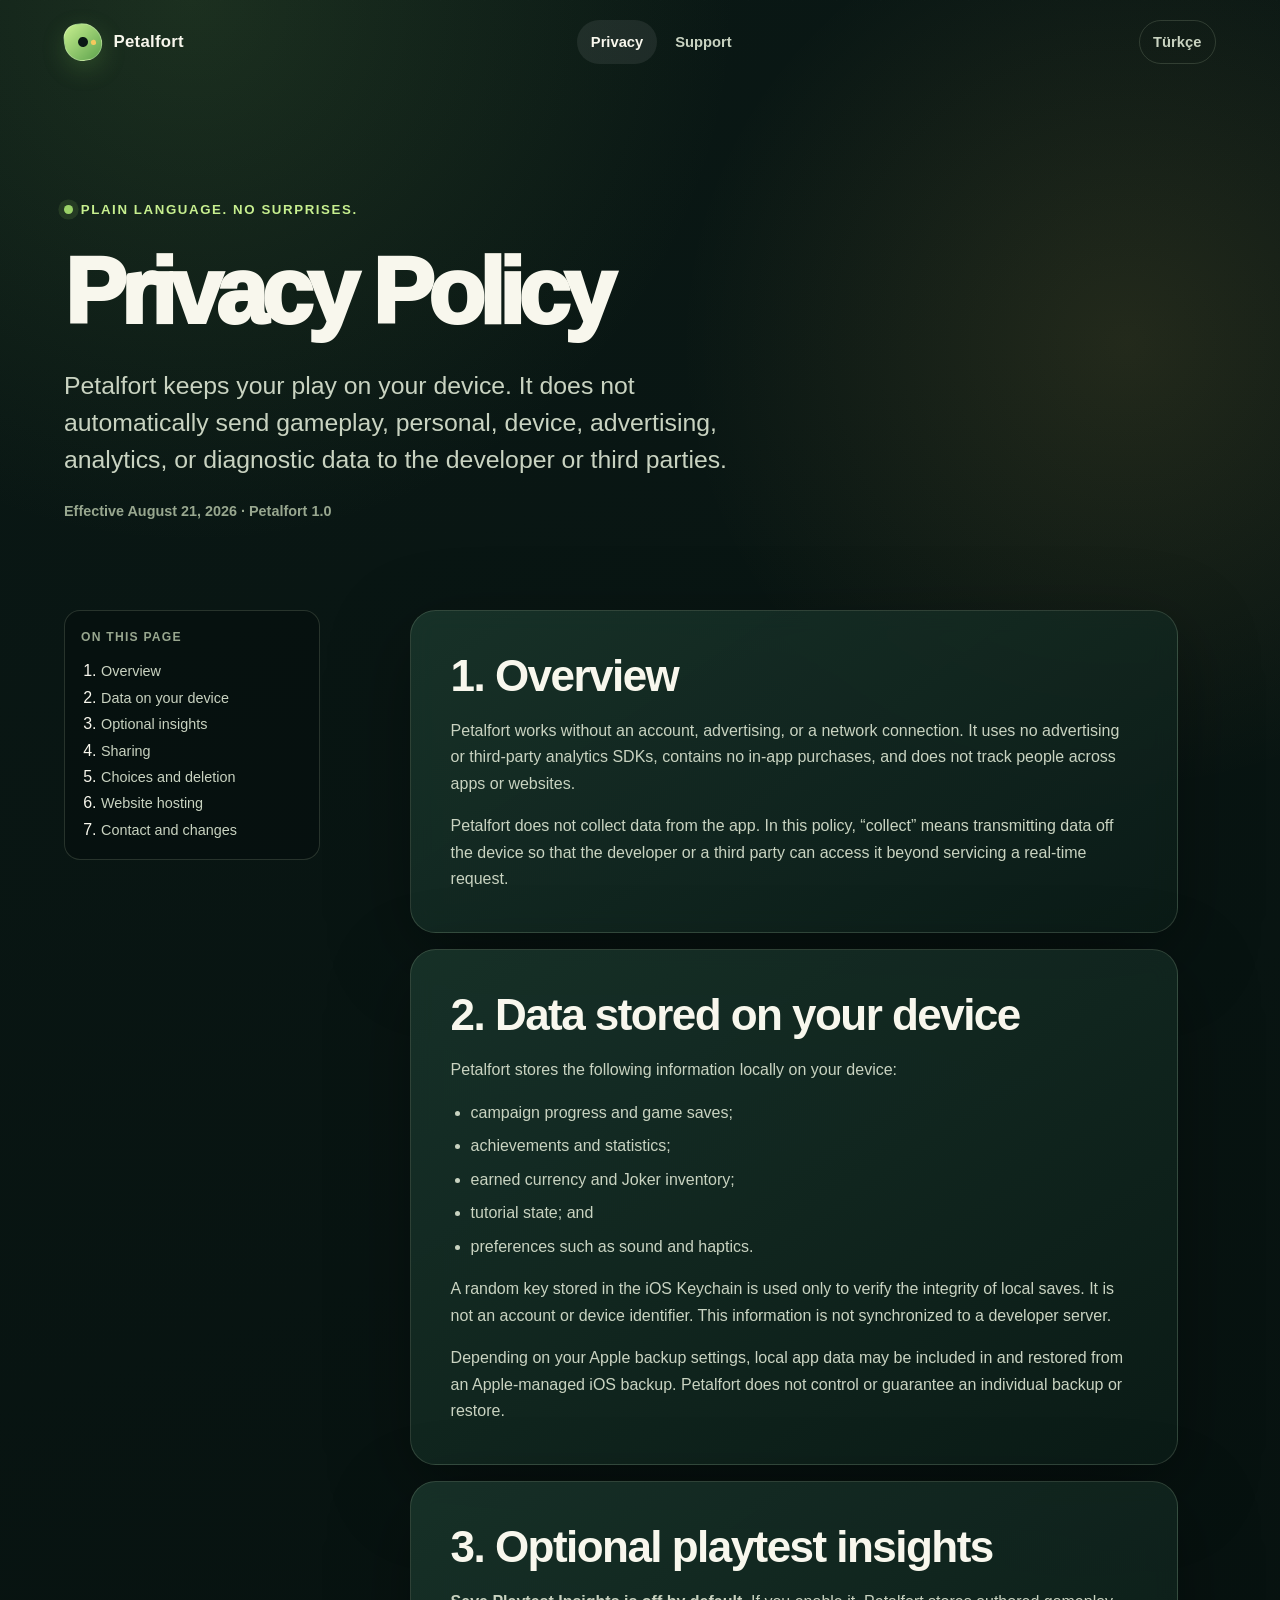
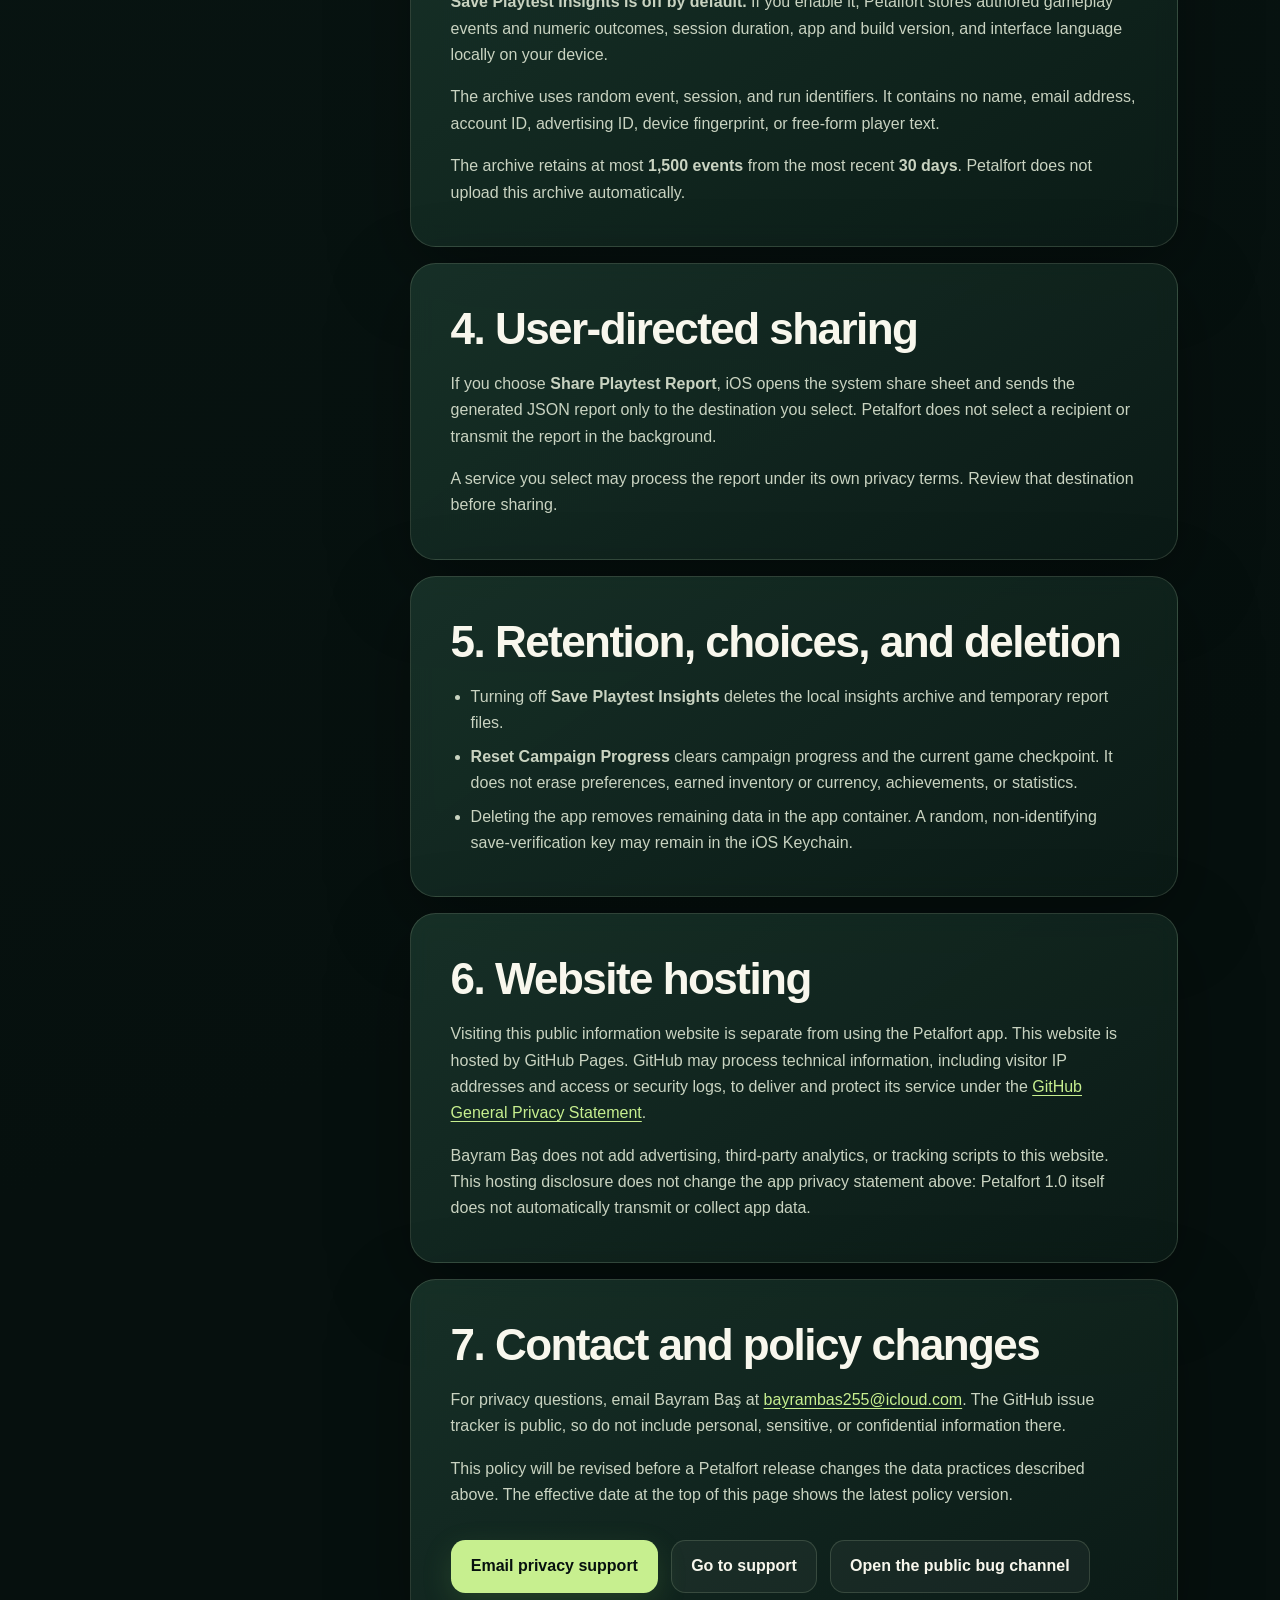
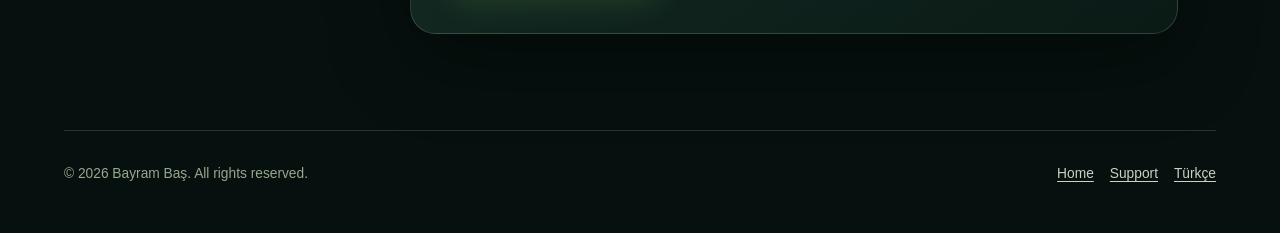
==== privacy/index.html @ be767fab "Publish Petalfort support and privacy site" ====
<!doctype html>
<html lang="en">
<head>
  <meta charset="utf-8">
  <meta name="viewport" content="width=device-width, initial-scale=1">
  <meta name="description" content="Petalfort privacy policy: no account, ads, tracking, third-party analytics, or automatic data collection. Learn what stays locally on your device.">
  <meta name="theme-color" content="#0a1815">
  <meta name="robots" content="index,follow">
  <meta http-equiv="Content-Security-Policy" content="default-src 'none'; style-src 'self'; img-src 'self' data:; base-uri 'none'; form-action 'none'; frame-ancestors 'none'">
  <title>Privacy Policy — Petalfort</title>
  <link rel="canonical" href="https://bayrambas255.github.io/petalfort/privacy/">
  <link rel="alternate" hreflang="en" href="https://bayrambas255.github.io/petalfort/privacy/">
  <link rel="alternate" hreflang="tr" href="https://bayrambas255.github.io/petalfort/privacy/tr/">
  <link rel="alternate" hreflang="x-default" href="https://bayrambas255.github.io/petalfort/privacy/">
  <link rel="stylesheet" href="../assets/styles.css">
  <link rel="icon" href="../favicon.svg" type="image/svg+xml">
  <meta property="og:type" content="article">
  <meta property="og:site_name" content="Petalfort">
  <meta property="og:title" content="Privacy Policy — Petalfort">
  <meta property="og:description" content="Clear, local-first privacy information for Petalfort players.">
  <meta property="og:url" content="https://bayrambas255.github.io/petalfort/privacy/">
  <meta property="og:locale" content="en_US">
  <meta property="og:locale:alternate" content="tr_TR">
</head>
<body>
  <a class="skip-link" href="#main-content">Skip to main content</a>
  <header class="site-header">
    <a class="brand" href="../" aria-label="Petalfort home">
      <span class="brand-mark" aria-hidden="true"></span>
      <span>Petalfort</span>
    </a>
    <nav aria-label="Primary navigation">
      <ul class="site-nav">
        <li><a href="./" aria-current="page">Privacy</a></li>
        <li><a href="../support/">Support</a></li>
      </ul>
    </nav>
    <a class="language-link" href="tr/" lang="tr" hreflang="tr">Türkçe</a>
  </header>

  <main id="main-content">
    <header class="page-hero">
      <p class="eyebrow">Plain language. No surprises.</p>
      <h1>Privacy Policy</h1>
      <p class="page-lede">Petalfort keeps your play on your device. It does not automatically send gameplay, personal, device, advertising, analytics, or diagnostic data to the developer or third parties.</p>
      <p class="meta-line">Effective August 21, 2026 · Petalfort 1.0</p>
    </header>

    <div class="reading-layout">
      <nav class="contents" aria-label="Privacy policy contents">
        <p>On this page</p>
        <ol>
          <li><a href="#overview">Overview</a></li>
          <li><a href="#local-data">Data on your device</a></li>
          <li><a href="#insights">Optional insights</a></li>
          <li><a href="#sharing">Sharing</a></li>
          <li><a href="#choices">Choices and deletion</a></li>
          <li><a href="#website">Website hosting</a></li>
          <li><a href="#contact">Contact and changes</a></li>
        </ol>
      </nav>

      <article class="prose">
        <section class="prose-card" id="overview">
          <h2>1. Overview</h2>
          <p>Petalfort works without an account, advertising, or a network connection. It uses no advertising or third-party analytics SDKs, contains no in-app purchases, and does not track people across apps or websites.</p>
          <p>Petalfort does not collect data from the app. In this policy, “collect” means transmitting data off the device so that the developer or a third party can access it beyond servicing a real-time request.</p>
        </section>

        <section class="prose-card" id="local-data">
          <h2>2. Data stored on your device</h2>
          <p>Petalfort stores the following information locally on your device:</p>
          <ul>
            <li>campaign progress and game saves;</li>
            <li>achievements and statistics;</li>
            <li>earned currency and Joker inventory;</li>
            <li>tutorial state; and</li>
            <li>preferences such as sound and haptics.</li>
          </ul>
          <p>A random key stored in the iOS Keychain is used only to verify the integrity of local saves. It is not an account or device identifier. This information is not synchronized to a developer server.</p>
          <p>Depending on your Apple backup settings, local app data may be included in and restored from an Apple-managed iOS backup. Petalfort does not control or guarantee an individual backup or restore.</p>
        </section>

        <section class="prose-card" id="insights">
          <h2>3. Optional playtest insights</h2>
          <p><strong>Save Playtest Insights is off by default.</strong> If you enable it, Petalfort stores authored gameplay events and numeric outcomes, session duration, app and build version, and interface language locally on your device.</p>
          <p>The archive uses random event, session, and run identifiers. It contains no name, email address, account ID, advertising ID, device fingerprint, or free-form player text.</p>
          <p>The archive retains at most <strong>1,500 events</strong> from the most recent <strong>30 days</strong>. Petalfort does not upload this archive automatically.</p>
        </section>

        <section class="prose-card" id="sharing">
          <h2>4. User-directed sharing</h2>
          <p>If you choose <strong>Share Playtest Report</strong>, iOS opens the system share sheet and sends the generated JSON report only to the destination you select. Petalfort does not select a recipient or transmit the report in the background.</p>
          <p>A service you select may process the report under its own privacy terms. Review that destination before sharing.</p>
        </section>

        <section class="prose-card" id="choices">
          <h2>5. Retention, choices, and deletion</h2>
          <ul>
            <li>Turning off <strong>Save Playtest Insights</strong> deletes the local insights archive and temporary report files.</li>
            <li><strong>Reset Campaign Progress</strong> clears campaign progress and the current game checkpoint. It does not erase preferences, earned inventory or currency, achievements, or statistics.</li>
            <li>Deleting the app removes remaining data in the app container. A random, non-identifying save-verification key may remain in the iOS Keychain.</li>
          </ul>
        </section>

        <section class="prose-card" id="website">
          <h2>6. Website hosting</h2>
          <p>Visiting this public information website is separate from using the Petalfort app. This website is hosted by GitHub Pages. GitHub may process technical information, including visitor IP addresses and access or security logs, to deliver and protect its service under the <a href="https://docs.github.com/en/site-policy/privacy-policies/github-general-privacy-statement">GitHub General Privacy Statement</a>.</p>
          <p>Bayram Baş does not add advertising, third-party analytics, or tracking scripts to this website. This hosting disclosure does not change the app privacy statement above: Petalfort 1.0 itself does not automatically transmit or collect app data.</p>
        </section>

        <section class="prose-card" id="contact">
          <h2>7. Contact and policy changes</h2>
          <p>For privacy questions, email Bayram Baş at <a href="mailto:bayrambas255@icloud.com">bayrambas255@icloud.com</a>. The GitHub issue tracker is public, so do not include personal, sensitive, or confidential information there.</p>
          <p>This policy will be revised before a Petalfort release changes the data practices described above. The effective date at the top of this page shows the latest policy version.</p>
          <div class="hero-actions">
            <a class="button" href="mailto:bayrambas255@icloud.com">Email privacy support</a>
            <a class="button button-secondary" href="../support/">Go to support</a>
            <a class="button button-secondary" href="https://github.com/bayrambas255/petalfort/issues/new/choose">Open the public bug channel</a>
          </div>
        </section>
      </article>
    </div>
  </main>

  <footer class="site-footer">
    <span>© 2026 Bayram Baş. All rights reserved.</span>
    <ul class="footer-links">
      <li><a href="../">Home</a></li>
      <li><a href="../support/">Support</a></li>
      <li><a href="tr/" lang="tr" hreflang="tr">Türkçe</a></li>
    </ul>
  </footer>
</body>
</html>
---- assets/styles.css ----
:root {
  color-scheme: dark;
  --ink: #f8f7ed;
  --ink-soft: #c9d3c1;
  --ink-muted: #98a78f;
  --night: #0a1815;
  --night-deep: #06100e;
  --panel: rgba(20, 43, 35, 0.82);
  --panel-solid: #142b23;
  --line: rgba(218, 235, 200, 0.16);
  --leaf: #9bd268;
  --leaf-bright: #c7ef8f;
  --gold: #f4c95d;
  --coral: #ff8a6b;
  --shadow: 0 24px 80px rgba(0, 0, 0, 0.34);
  --radius-lg: 1.6rem;
  --radius-md: 1rem;
  --content: 72rem;
  --reading: 48rem;
}

* {
  box-sizing: border-box;
}

html {
  scroll-behavior: smooth;
}

body {
  min-width: 18rem;
  margin: 0;
  color: var(--ink);
  background:
    radial-gradient(circle at 15% 0%, rgba(105, 151, 78, 0.19), transparent 34rem),
    radial-gradient(circle at 88% 10%, rgba(244, 201, 93, 0.11), transparent 28rem),
    linear-gradient(160deg, var(--night), var(--night-deep) 72%);
  font-family: ui-rounded, "SF Pro Rounded", "SF Pro Display", -apple-system,
    BlinkMacSystemFont, "Segoe UI", sans-serif;
  font-size: 1rem;
  line-height: 1.65;
  -webkit-font-smoothing: antialiased;
}

body::before {
  position: fixed;
  inset: 0;
  z-index: -1;
  pointer-events: none;
  content: "";
  opacity: 0.26;
  background-image:
    linear-gradient(rgba(255, 255, 255, 0.025) 1px, transparent 1px),
    linear-gradient(90deg, rgba(255, 255, 255, 0.025) 1px, transparent 1px);
  background-size: 2.75rem 2.75rem;
  mask-image: linear-gradient(to bottom, black, transparent 80%);
}

a {
  color: var(--leaf-bright);
  text-underline-offset: 0.2em;
}

a:hover {
  color: #e1ffb9;
}

a:focus-visible,
button:focus-visible,
[tabindex]:focus-visible {
  outline: 3px solid var(--gold);
  outline-offset: 4px;
}

.skip-link {
  position: fixed;
  top: 0.75rem;
  left: 0.75rem;
  z-index: 20;
  padding: 0.7rem 1rem;
  color: var(--night-deep);
  background: var(--ink);
  border-radius: 999px;
  font-weight: 800;
  transform: translateY(-160%);
}

.skip-link:focus {
  transform: translateY(0);
}

.site-header,
.site-footer,
main {
  width: min(calc(100% - 2rem), var(--content));
  margin-inline: auto;
}

.site-header {
  display: flex;
  align-items: center;
  justify-content: space-between;
  gap: 1rem;
  padding-block: 1.25rem;
}

.brand {
  display: inline-flex;
  align-items: center;
  gap: 0.75rem;
  color: var(--ink);
  font-size: 1.05rem;
  font-weight: 900;
  letter-spacing: 0.015em;
  text-decoration: none;
}

.brand-mark {
  position: relative;
  display: grid;
  width: 2.35rem;
  height: 2.35rem;
  place-items: center;
  border: 1px solid rgba(255, 255, 255, 0.22);
  border-radius: 42% 58% 48% 52%;
  background: linear-gradient(145deg, var(--leaf-bright), #5ea34d);
  box-shadow: 0 8px 24px rgba(121, 191, 84, 0.22);
  transform: rotate(-8deg);
}

.brand-mark::after {
  width: 0.62rem;
  height: 0.62rem;
  content: "";
  border-radius: 50%;
  background: var(--night);
  box-shadow: 0.64rem 0.12rem 0 -0.15rem var(--gold);
}

.site-nav,
.language-nav {
  display: flex;
  align-items: center;
  gap: 0.3rem;
  margin: 0;
  padding: 0;
  list-style: none;
}

.site-nav a,
.language-link {
  display: inline-flex;
  min-height: 2.75rem;
  align-items: center;
  justify-content: center;
  padding: 0.55rem 0.85rem;
  color: var(--ink-soft);
  border-radius: 999px;
  font-size: 0.92rem;
  font-weight: 750;
  text-decoration: none;
}

.site-nav a:hover,
.site-nav a[aria-current="page"],
.language-link:hover {
  color: var(--ink);
  background: rgba(255, 255, 255, 0.08);
}

.language-link {
  border: 1px solid var(--line);
}

.hero {
  display: grid;
  min-height: min(46rem, calc(100svh - 6rem));
  align-items: center;
  padding-block: clamp(4rem, 10vw, 8rem);
}

.hero-inner {
  max-width: 58rem;
}

.eyebrow {
  display: inline-flex;
  align-items: center;
  gap: 0.5rem;
  margin: 0 0 1.25rem;
  color: var(--leaf-bright);
  font-size: 0.83rem;
  font-weight: 850;
  letter-spacing: 0.12em;
  text-transform: uppercase;
}

.eyebrow::before {
  width: 0.55rem;
  height: 0.55rem;
  content: "";
  border-radius: 50%;
  background: var(--leaf);
  box-shadow: 0 0 0 0.35rem rgba(155, 210, 104, 0.13);
}

h1,
h2,
h3 {
  margin-block: 0;
  line-height: 1.12;
  text-wrap: balance;
}

h1 {
  max-width: 14ch;
  font-size: clamp(3.6rem, 12vw, 8.2rem);
  font-weight: 950;
  letter-spacing: -0.065em;
}

.page-hero h1 {
  max-width: 18ch;
  font-size: clamp(2.8rem, 8vw, 5.8rem);
}

h2 {
  margin-bottom: 1.1rem;
  font-size: clamp(1.75rem, 4vw, 2.75rem);
  letter-spacing: -0.035em;
}

h3 {
  margin-bottom: 0.55rem;
  font-size: 1.18rem;
  letter-spacing: -0.015em;
}

.hero-lede,
.page-lede {
  max-width: 44rem;
  margin: 1.4rem 0 0;
  color: var(--ink-soft);
  font-size: clamp(1.15rem, 2.4vw, 1.55rem);
  line-height: 1.5;
  text-wrap: pretty;
}

.hero-actions {
  display: flex;
  flex-wrap: wrap;
  gap: 0.8rem;
  margin-top: 2rem;
}

.button {
  display: inline-flex;
  min-height: 3.25rem;
  align-items: center;
  justify-content: center;
  padding: 0.75rem 1.2rem;
  color: var(--night-deep);
  border: 1px solid transparent;
  border-radius: 0.9rem;
  background: var(--leaf-bright);
  box-shadow: 0 10px 30px rgba(125, 191, 84, 0.17);
  font-weight: 900;
  text-decoration: none;
}

.button:hover {
  color: var(--night-deep);
  background: #dcffae;
  transform: translateY(-1px);
}

.button-secondary {
  color: var(--ink);
  border-color: var(--line);
  background: rgba(255, 255, 255, 0.045);
  box-shadow: none;
}

.button-secondary:hover {
  color: var(--ink);
  background: rgba(255, 255, 255, 0.1);
}

.trust-list {
  display: flex;
  flex-wrap: wrap;
  gap: 0.6rem;
  margin: 2rem 0 0;
  padding: 0;
  list-style: none;
}

.trust-list li {
  padding: 0.38rem 0.7rem;
  color: var(--ink-soft);
  border: 1px solid var(--line);
  border-radius: 999px;
  background: rgba(6, 16, 14, 0.4);
  font-size: 0.85rem;
  font-weight: 750;
}

.section {
  padding-block: clamp(4rem, 9vw, 7rem);
}

.section-intro {
  max-width: 42rem;
  margin-bottom: 2rem;
}

.section-intro p,
.prose p,
.card p,
.faq p {
  color: var(--ink-soft);
}

.card-grid {
  display: grid;
  grid-template-columns: repeat(3, minmax(0, 1fr));
  gap: 1rem;
}

.card,
.prose-card,
.callout,
.faq details {
  border: 1px solid var(--line);
  background: linear-gradient(145deg, rgba(28, 58, 47, 0.76), rgba(12, 29, 24, 0.78));
  box-shadow: var(--shadow);
  backdrop-filter: blur(12px);
}

.card {
  min-height: 15rem;
  padding: clamp(1.4rem, 3vw, 2rem);
  border-radius: var(--radius-lg);
}

.card-index {
  display: block;
  margin-bottom: 3rem;
  color: var(--gold);
  font-size: 0.78rem;
  font-weight: 900;
  letter-spacing: 0.12em;
}

.fact-band {
  display: grid;
  grid-template-columns: repeat(3, 1fr);
  overflow: hidden;
  border: 1px solid var(--line);
  border-radius: var(--radius-lg);
  background: var(--panel);
}

.fact {
  padding: clamp(1.35rem, 4vw, 2.4rem);
  text-align: center;
}

.fact + .fact {
  border-left: 1px solid var(--line);
}

.fact strong {
  display: block;
  color: var(--leaf-bright);
  font-size: clamp(2rem, 6vw, 3.4rem);
  line-height: 1;
}

.fact span {
  display: block;
  margin-top: 0.65rem;
  color: var(--ink-soft);
  font-size: 0.9rem;
  font-weight: 750;
}

.page-hero {
  padding: clamp(4rem, 9vw, 7rem) 0 clamp(2.5rem, 6vw, 4.5rem);
}

.meta-line {
  margin-top: 1.35rem;
  color: var(--ink-muted);
  font-size: 0.9rem;
  font-weight: 700;
}

.reading-layout {
  display: grid;
  grid-template-columns: minmax(11rem, 16rem) minmax(0, var(--reading));
  gap: clamp(2rem, 7vw, 7rem);
  align-items: start;
  padding-bottom: 6rem;
}

.contents {
  position: sticky;
  top: 1.25rem;
  padding: 1rem;
  border: 1px solid var(--line);
  border-radius: var(--radius-md);
  background: rgba(6, 16, 14, 0.72);
}

.contents p {
  margin: 0 0 0.7rem;
  color: var(--ink-muted);
  font-size: 0.76rem;
  font-weight: 900;
  letter-spacing: 0.1em;
  text-transform: uppercase;
}

.contents ol {
  margin: 0;
  padding-left: 1.25rem;
}

.contents a {
  color: var(--ink-soft);
  font-size: 0.9rem;
  text-decoration: none;
}

.contents a:hover {
  color: var(--leaf-bright);
}

.prose-card {
  scroll-margin-top: 1rem;
  padding: clamp(1.4rem, 4vw, 2.5rem);
  border-radius: var(--radius-lg);
}

.prose-card + .prose-card {
  margin-top: 1rem;
}

.prose-card p:last-child,
.prose-card ul:last-child {
  margin-bottom: 0;
}

.prose ul,
.support-checklist {
  padding-left: 1.25rem;
  color: var(--ink-soft);
}

.prose li + li,
.support-checklist li + li {
  margin-top: 0.45rem;
}

.callout {
  padding: clamp(1.4rem, 4vw, 2.25rem);
  border-radius: var(--radius-lg);
  border-color: rgba(199, 239, 143, 0.32);
}

.callout + .faq,
.faq + .callout {
  margin-top: 1.25rem;
}

.callout p {
  max-width: 44rem;
  color: var(--ink-soft);
}

.notice {
  padding: 1rem 1.1rem;
  color: #f6e5ba;
  border-left: 4px solid var(--gold);
  border-radius: 0.4rem var(--radius-md) var(--radius-md) 0.4rem;
  background: rgba(244, 201, 93, 0.09);
}

.faq details {
  border-radius: var(--radius-md);
}

.faq details + details {
  margin-top: 0.75rem;
}

.faq summary {
  padding: 1.1rem 3rem 1.1rem 1.2rem;
  cursor: pointer;
  font-weight: 850;
}

.faq details p,
.faq details ul {
  margin: 0;
  padding: 0 1.2rem 1.2rem;
}

.faq details ul {
  padding-left: 2.4rem;
  color: var(--ink-soft);
}

.error-page {
  display: grid;
  min-height: calc(100svh - 13rem);
  place-items: center;
  text-align: center;
}

.error-code {
  margin: 0;
  color: var(--leaf-bright);
  font-size: clamp(5rem, 22vw, 12rem);
  font-weight: 950;
  letter-spacing: -0.08em;
  line-height: 0.9;
}

.error-page h1 {
  margin: 1.4rem auto 0;
  font-size: clamp(2rem, 6vw, 3.8rem);
  letter-spacing: -0.04em;
}

.site-footer {
  display: flex;
  align-items: flex-start;
  justify-content: space-between;
  gap: 2rem;
  padding-block: 2rem 3rem;
  color: var(--ink-muted);
  border-top: 1px solid var(--line);
  font-size: 0.86rem;
}

.footer-links {
  display: flex;
  flex-wrap: wrap;
  gap: 1rem;
  margin: 0;
  padding: 0;
  list-style: none;
}

.footer-links a {
  color: var(--ink-soft);
}

@media (max-width: 50rem) {
  .site-header {
    align-items: flex-start;
  }

  .site-nav .optional-nav-item {
    display: none;
  }

  .card-grid {
    grid-template-columns: 1fr;
  }

  .card {
    min-height: auto;
  }

  .card-index {
    margin-bottom: 1.8rem;
  }

  .reading-layout {
    grid-template-columns: 1fr;
  }

  .contents {
    position: static;
  }
}

@media (max-width: 35rem) {
  .site-header {
    flex-wrap: wrap;
  }

  .site-header nav {
    order: 3;
    width: 100%;
  }

  .site-nav {
    justify-content: space-between;
  }

  .site-nav li {
    flex: 1;
  }

  .site-nav a {
    width: 100%;
  }

  .fact-band {
    grid-template-columns: 1fr;
  }

  .fact + .fact {
    border-top: 1px solid var(--line);
    border-left: 0;
  }

  .site-footer {
    display: block;
  }

  .footer-links {
    margin-top: 1rem;
  }
}

@media (prefers-reduced-motion: reduce) {
  html {
    scroll-behavior: auto;
  }

  *,
  *::before,
  *::after {
    scroll-behavior: auto !important;
    transition-duration: 0.01ms !important;
    animation-duration: 0.01ms !important;
    animation-iteration-count: 1 !important;
  }
}

@media print {
  :root {
    color-scheme: light;
  }

  body {
    color: #122018;
    background: #fff;
  }

  body::before,
  .site-header,
  .site-footer,
  .contents,
  .hero-actions {
    display: none;
  }

  .page-hero {
    padding-top: 1rem;
  }

  .reading-layout {
    display: block;
  }

  .prose-card,
  .callout,
  .faq details {
    color: #122018;
    border: 1px solid #c8d0ca;
    background: #fff;
    box-shadow: none;
  }

  .prose-card p,
  .callout p,
  .faq details p,
  .faq details ul {
    color: #263b2e;
  }
}
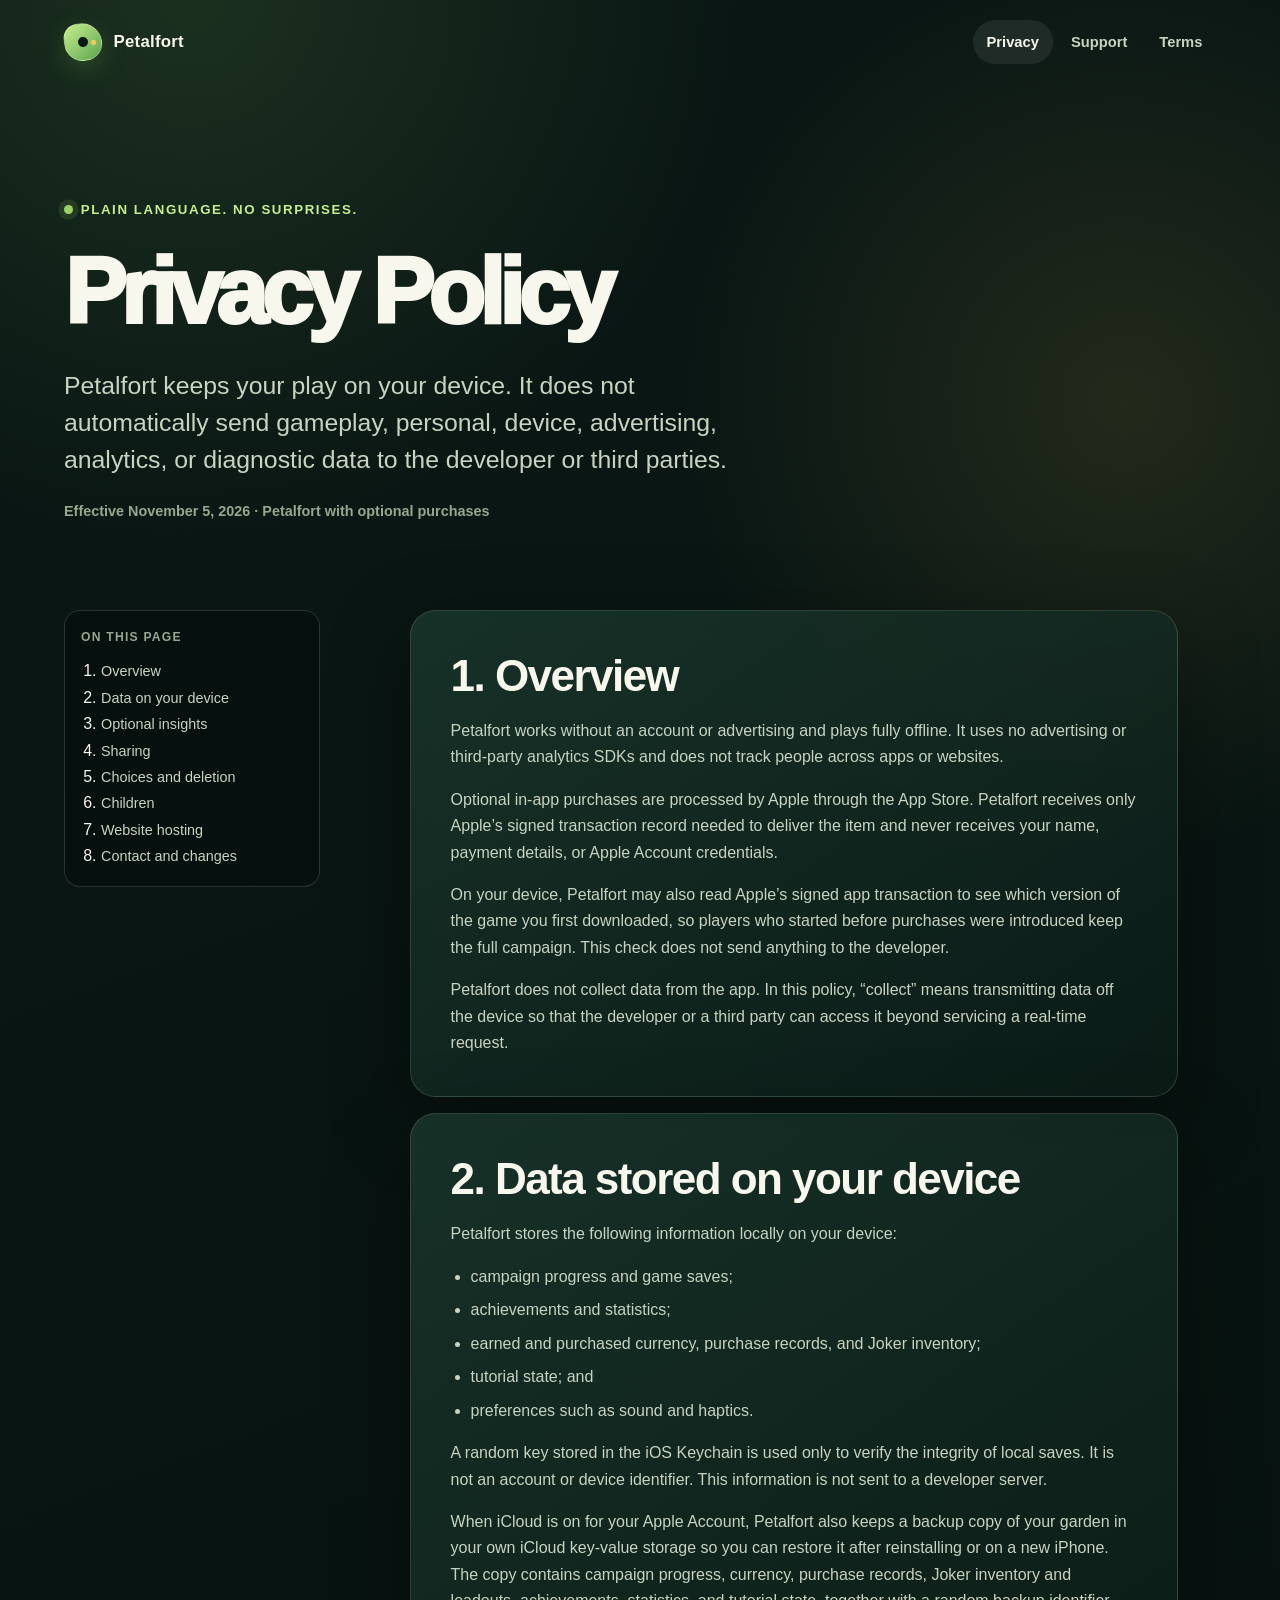
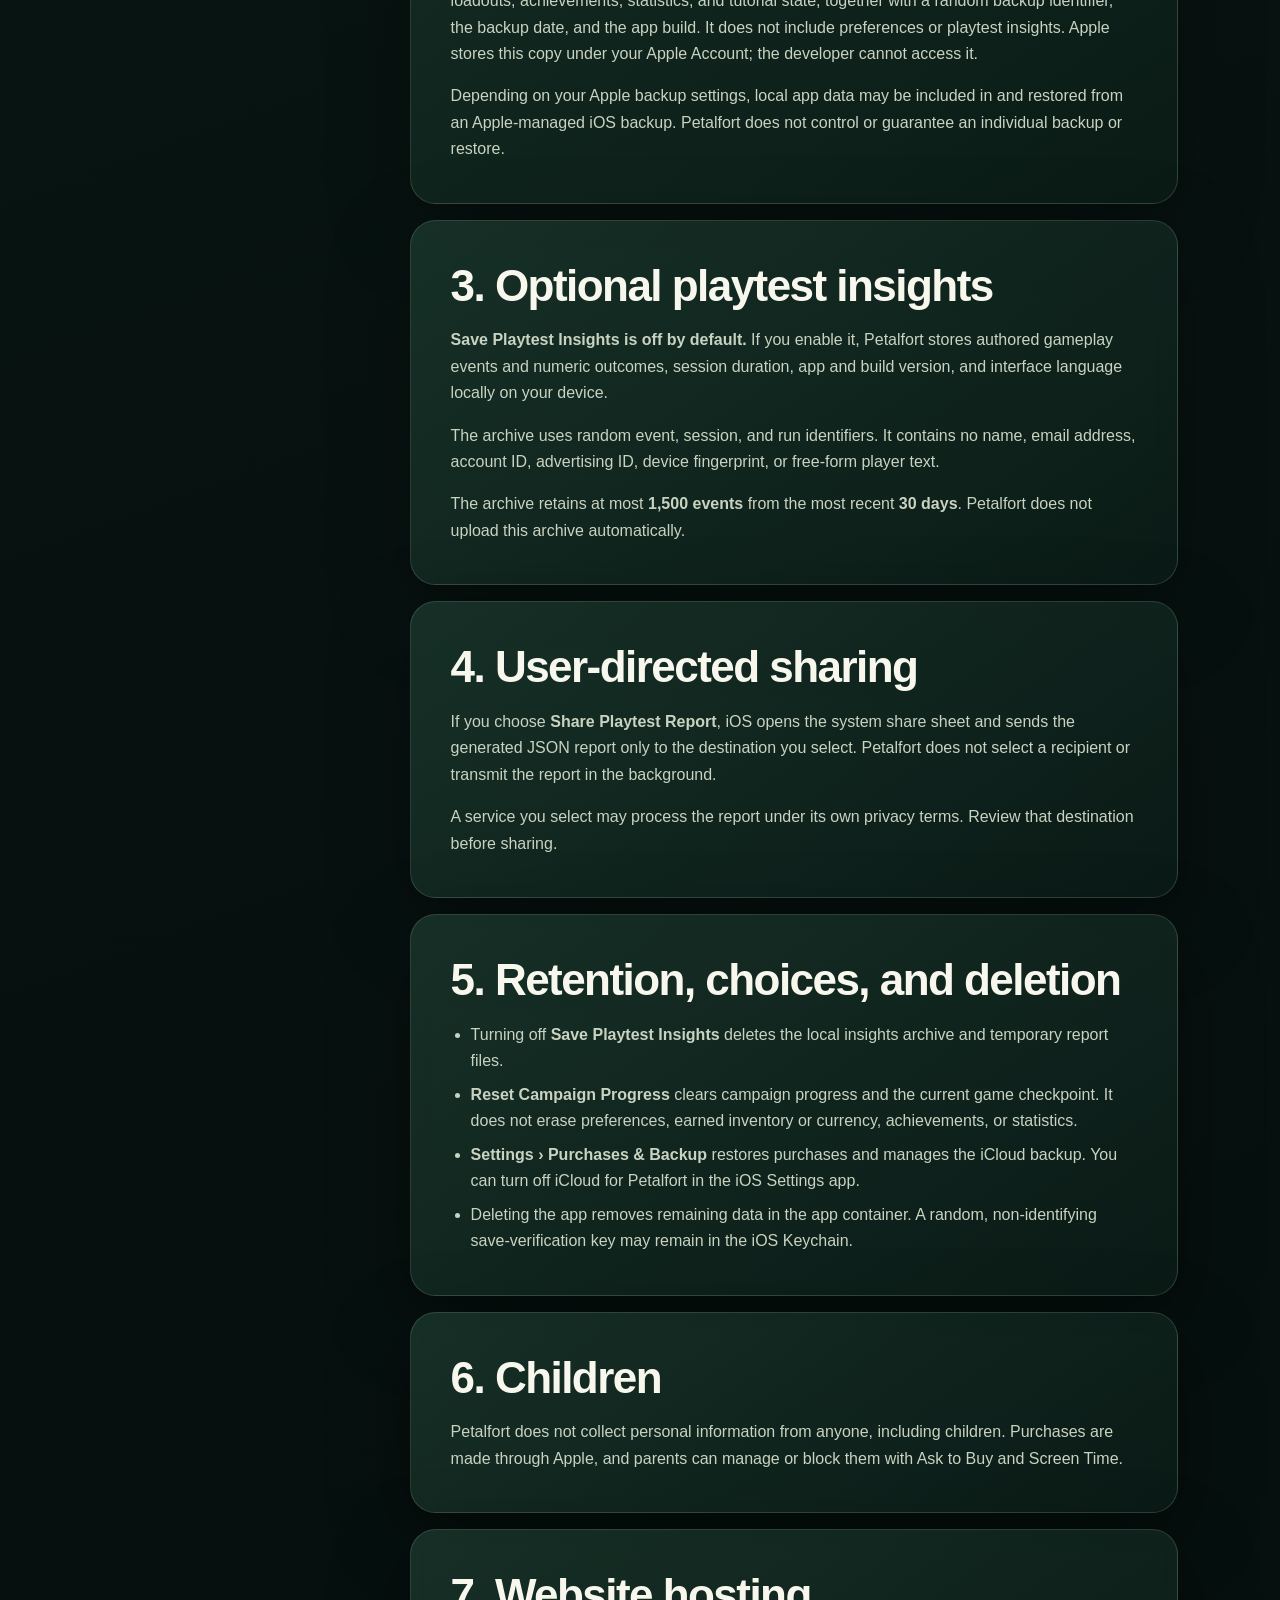
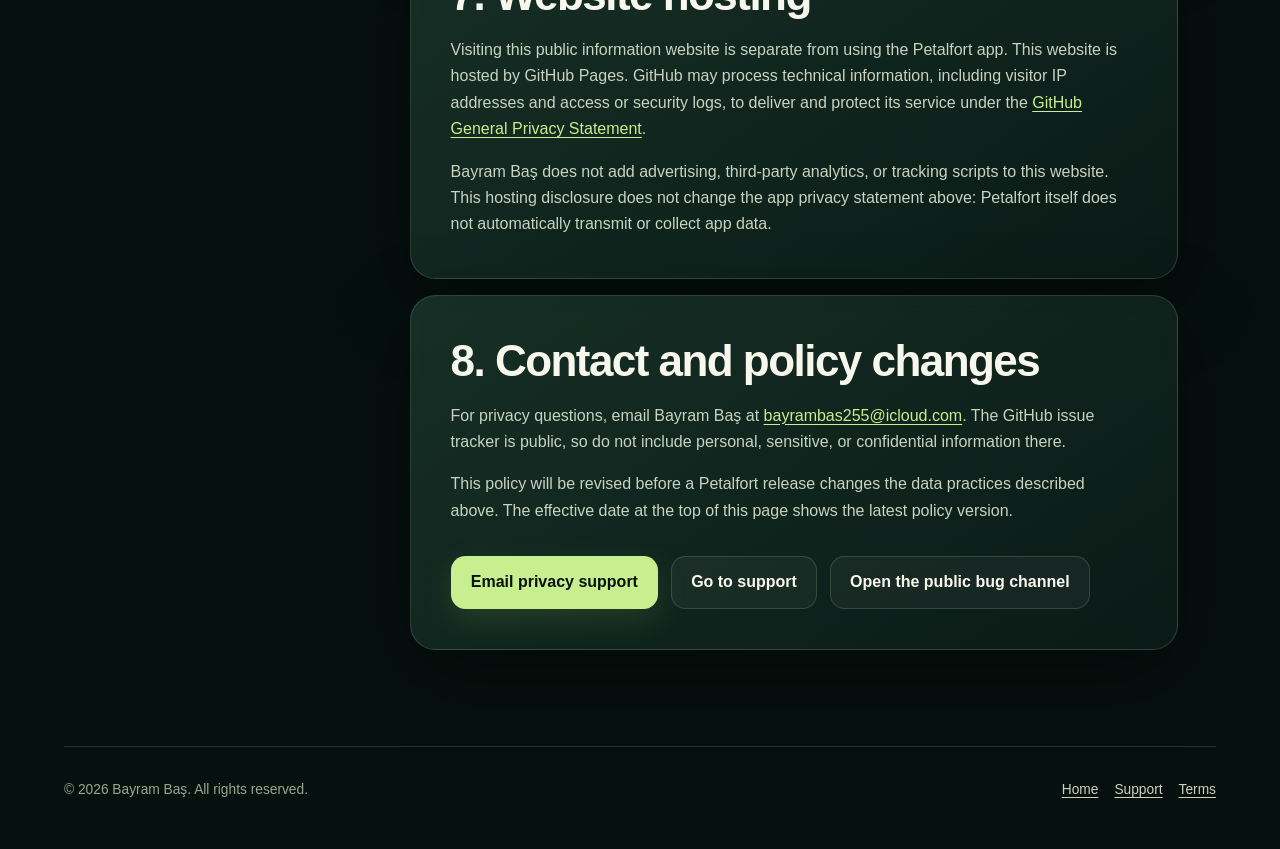
==== commit 9e722770: "Update privacy, support and add terms of use for the store release - Privacy: purchases through Appl" ====
--- a/privacy/index.html
+++ b/privacy/index.html
@@ -10,7 +10,6 @@
   <title>Privacy Policy — Petalfort</title>
   <link rel="canonical" href="https://bayrambas255.github.io/petalfort/privacy/">
   <link rel="alternate" hreflang="en" href="https://bayrambas255.github.io/petalfort/privacy/">
-  <link rel="alternate" hreflang="tr" href="https://bayrambas255.github.io/petalfort/privacy/tr/">
   <link rel="alternate" hreflang="x-default" href="https://bayrambas255.github.io/petalfort/privacy/">
   <link rel="stylesheet" href="../assets/styles.css">
   <link rel="icon" href="../favicon.svg" type="image/svg+xml">
@@ -20,7 +19,6 @@
   <meta property="og:description" content="Clear, local-first privacy information for Petalfort players.">
   <meta property="og:url" content="https://bayrambas255.github.io/petalfort/privacy/">
   <meta property="og:locale" content="en_US">
-  <meta property="og:locale:alternate" content="tr_TR">
 </head>
 <body>
   <a class="skip-link" href="#main-content">Skip to main content</a>
@@ -33,9 +31,9 @@
       <ul class="site-nav">
         <li><a href="./" aria-current="page">Privacy</a></li>
         <li><a href="../support/">Support</a></li>
+        <li><a href="../terms/">Terms</a></li>
       </ul>
     </nav>
-    <a class="language-link" href="tr/" lang="tr" hreflang="tr">Türkçe</a>
   </header>
 
   <main id="main-content">
@@ -43,7 +41,7 @@
       <p class="eyebrow">Plain language. No surprises.</p>
       <h1>Privacy Policy</h1>
       <p class="page-lede">Petalfort keeps your play on your device. It does not automatically send gameplay, personal, device, advertising, analytics, or diagnostic data to the developer or third parties.</p>
-      <p class="meta-line">Effective August 21, 2026 · Petalfort 1.0</p>
+      <p class="meta-line">Effective November 5, 2026 · Petalfort with optional purchases</p>
     </header>
 
     <div class="reading-layout">
@@ -55,6 +53,7 @@
           <li><a href="#insights">Optional insights</a></li>
           <li><a href="#sharing">Sharing</a></li>
           <li><a href="#choices">Choices and deletion</a></li>
+          <li><a href="#children">Children</a></li>
           <li><a href="#website">Website hosting</a></li>
           <li><a href="#contact">Contact and changes</a></li>
         </ol>
@@ -63,7 +62,9 @@
       <article class="prose">
         <section class="prose-card" id="overview">
           <h2>1. Overview</h2>
-          <p>Petalfort works without an account, advertising, or a network connection. It uses no advertising or third-party analytics SDKs, contains no in-app purchases, and does not track people across apps or websites.</p>
+          <p>Petalfort works without an account or advertising and plays fully offline. It uses no advertising or third-party analytics SDKs and does not track people across apps or websites.</p>
+          <p>Optional in-app purchases are processed by Apple through the App Store. Petalfort receives only Apple’s signed transaction record needed to deliver the item and never receives your name, payment details, or Apple Account credentials.</p>
+          <p>On your device, Petalfort may also read Apple’s signed app transaction to see which version of the game you first downloaded, so players who started before purchases were introduced keep the full campaign. This check does not send anything to the developer.</p>
           <p>Petalfort does not collect data from the app. In this policy, “collect” means transmitting data off the device so that the developer or a third party can access it beyond servicing a real-time request.</p>
         </section>
 
@@ -73,11 +74,12 @@
           <ul>
             <li>campaign progress and game saves;</li>
             <li>achievements and statistics;</li>
-            <li>earned currency and Joker inventory;</li>
+            <li>earned and purchased currency, purchase records, and Joker inventory;</li>
             <li>tutorial state; and</li>
             <li>preferences such as sound and haptics.</li>
           </ul>
-          <p>A random key stored in the iOS Keychain is used only to verify the integrity of local saves. It is not an account or device identifier. This information is not synchronized to a developer server.</p>
+          <p>A random key stored in the iOS Keychain is used only to verify the integrity of local saves. It is not an account or device identifier. This information is not sent to a developer server.</p>
+          <p>When iCloud is on for your Apple Account, Petalfort also keeps a backup copy of your garden in your own iCloud key-value storage so you can restore it after reinstalling or on a new iPhone. The copy contains campaign progress, currency, purchase records, Joker inventory and loadouts, achievements, statistics, and tutorial state, together with a random backup identifier, the backup date, and the app build. It does not include preferences or playtest insights. Apple stores this copy under your Apple Account; the developer cannot access it.</p>
           <p>Depending on your Apple backup settings, local app data may be included in and restored from an Apple-managed iOS backup. Petalfort does not control or guarantee an individual backup or restore.</p>
         </section>
 
@@ -99,18 +101,24 @@
           <ul>
             <li>Turning off <strong>Save Playtest Insights</strong> deletes the local insights archive and temporary report files.</li>
             <li><strong>Reset Campaign Progress</strong> clears campaign progress and the current game checkpoint. It does not erase preferences, earned inventory or currency, achievements, or statistics.</li>
+            <li><strong>Settings › Purchases &amp; Backup</strong> restores purchases and manages the iCloud backup. You can turn off iCloud for Petalfort in the iOS Settings app.</li>
             <li>Deleting the app removes remaining data in the app container. A random, non-identifying save-verification key may remain in the iOS Keychain.</li>
           </ul>
         </section>
 
+        <section class="prose-card" id="children">
+          <h2>6. Children</h2>
+          <p>Petalfort does not collect personal information from anyone, including children. Purchases are made through Apple, and parents can manage or block them with Ask to Buy and Screen Time.</p>
+        </section>
+
         <section class="prose-card" id="website">
-          <h2>6. Website hosting</h2>
+          <h2>7. Website hosting</h2>
           <p>Visiting this public information website is separate from using the Petalfort app. This website is hosted by GitHub Pages. GitHub may process technical information, including visitor IP addresses and access or security logs, to deliver and protect its service under the <a href="https://docs.github.com/en/site-policy/privacy-policies/github-general-privacy-statement">GitHub General Privacy Statement</a>.</p>
-          <p>Bayram Baş does not add advertising, third-party analytics, or tracking scripts to this website. This hosting disclosure does not change the app privacy statement above: Petalfort 1.0 itself does not automatically transmit or collect app data.</p>
+          <p>Bayram Baş does not add advertising, third-party analytics, or tracking scripts to this website. This hosting disclosure does not change the app privacy statement above: Petalfort itself does not automatically transmit or collect app data.</p>
         </section>
 
         <section class="prose-card" id="contact">
-          <h2>7. Contact and policy changes</h2>
+          <h2>8. Contact and policy changes</h2>
           <p>For privacy questions, email Bayram Baş at <a href="mailto:bayrambas255@icloud.com">bayrambas255@icloud.com</a>. The GitHub issue tracker is public, so do not include personal, sensitive, or confidential information there.</p>
           <p>This policy will be revised before a Petalfort release changes the data practices described above. The effective date at the top of this page shows the latest policy version.</p>
           <div class="hero-actions">
@@ -128,7 +136,7 @@
     <ul class="footer-links">
       <li><a href="../">Home</a></li>
       <li><a href="../support/">Support</a></li>
-      <li><a href="tr/" lang="tr" hreflang="tr">Türkçe</a></li>
+      <li><a href="../terms/">Terms</a></li>
     </ul>
   </footer>
 </body>
